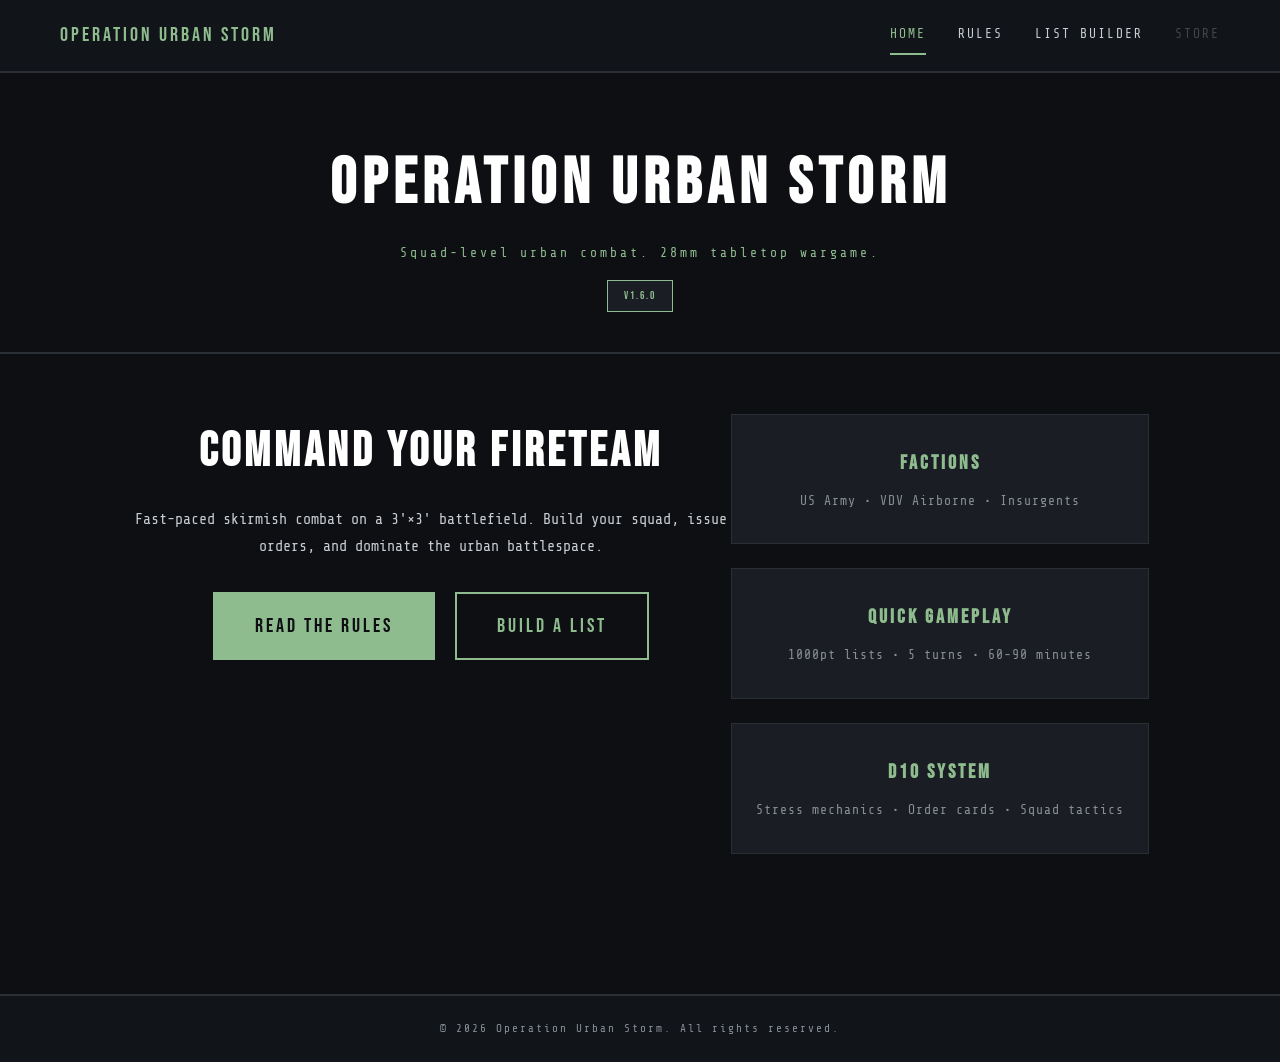
==== index.html @ c2831821 "created rules page" ====
<!DOCTYPE html>
<html lang="en">
  <head>
    <meta charset="UTF-8">
    <meta name="viewport" content="width=device-width, initial-scale=1.0">
    <title>Operation Urban Storm</title>
    <link rel="stylesheet" href="css/style.css">
  </head>
  <body>

    <nav class="main-nav">
      <div class="nav-container">
        <div class="nav-brand">OPERATION URBAN STORM</div>
        <div class="nav-links">
          <a href="index.html" class="active">HOME</a>
          <a href="rules.html">RULES</a>
          <a href="listBuilder.html">LIST BUILDER</a>
          <a href="#" class="disabled">STORE</a>
        </div>
      </div>
    </nav>

    <header>
      <h1>OPERATION URBAN STORM</h1>
      <p>Squad-level urban combat. 28mm tabletop wargame.</p>
      <div class="version-badge">V1.6.0</div>
    </header>

    <main class="home-main">
      <section class="hero-section">
        <h2>COMMAND YOUR FIRETEAM</h2>
        <p>Fast-paced skirmish combat on a 3'×3' battlefield. Build your squad, issue orders, and dominate the urban battlespace.</p>
        <div class="cta-buttons">
          <a href="rules.html" class="btn-primary">READ THE RULES</a>
          <a href="listBuilder.html" class="btn-secondary">BUILD A LIST</a>
        </div>
      </section>
      <section class="features">
        <div class="feature-card">
          <h3>FACTIONS</h3>
          <p>US Army • VDV Airborne • Insurgents</p>
        </div>
        <div class="feature-card">
          <h3>QUICK GAMEPLAY</h3>
          <p>1000pt lists • 5 turns • 60-90 minutes</p>
        </div>
        <div class="feature-card">
          <h3>D10 SYSTEM</h3>
          <p>Stress mechanics • Order cards • Squad tactics</p>
        </div>
      </section>
    </main>

    <footer>
      <p>© 2026 Operation Urban Storm. All rights reserved.</p>
    </footer>

  </body>
</html>
---- css/style.css ----
/* Import a military-style font from Google */
@import url('https://fonts.googleapis.com/css2?family=Bebas+Neue&family=Share+Tech+Mono&display=swap');

/* CSS Variables - think of these as global settings */
:root {
  --bg-dark: #0d0f12;
  --bg-mid: #111418;
  --border: #2a2e35;
  --text: #c8cdd4;
  --accent: #8fbc8f;
  --danger: #e74c3c;
}

/* Reset default browser styling */
* {
  margin: 0;
  padding: 0;
  box-sizing: border-box;
}

body {
  background-color: var(--bg-dark);
  color: var(--text);
  font-family: 'Share Tech Mono', monospace;
}

header {
  border-bottom: 2px solid var(--border);
  padding: 40px 20px;
  text-align: center;
}

header h1 {
  font-family: 'Bebas Neue', sans-serif;
  font-size: clamp(36px, 8vw, 64px);
  color: #ffffff;
  letter-spacing: 6px;
}

header p {
  color: var(--accent);
  letter-spacing: 3px;
  font-size: 13px;
  margin-top: 8px;
}

main {
  display: flex;
  justify-content: center;
  padding: 60px 20px;
}

main a {
  border: 2px solid var(--accent);
  color: var(--accent);
  padding: 16px 40px;
  text-decoration: none;
  font-family: 'Bebas Neue', sans-serif;
  font-size: 24px;
  letter-spacing: 4px;
}

main a:hover {
  background-color: var(--accent);
  color: var(--bg-dark);
}
.back-link {
  display: inline-block;
  color: var(--accent);
  text-decoration: none;
  font-size: 14px;
  letter-spacing: 3px;
  margin-bottom: 16px;
}

.back-link:hover {
  color: #ffffff;
}
/* Import a military-style font from Google */
@import url('https://fonts.googleapis.com/css2?family=Bebas+Neue&family=Share+Tech+Mono&display=swap');

/* CSS Variables - think of these as global settings */
:root {
  --bg-dark: #0d0f12;
  --bg-mid: #111418;
  --bg-card: #1a1d23;
  --border: #2a2e35;
  --text: #c8cdd4;
  --text-dim: #8a8f96;
  --accent: #8fbc8f;
  --accent-hover: #a4d4a4;
  --danger: #e74c3c;
  --warning: #f39c12;
}

/* Reset default browser styling */
* {
  margin: 0;
  padding: 0;
  box-sizing: border-box;
}

body {
  background-color: var(--bg-dark);
  color: var(--text);
  font-family: 'Share Tech Mono', monospace;
  line-height: 1.6;
}

/* ==================== NAVIGATION ==================== */

.main-nav {
  background-color: var(--bg-mid);
  border-bottom: 2px solid var(--border);
  padding: 0;
  position: sticky;
  top: 0;
  z-index: 1000;
}

.nav-container {
  max-width: 1200px;
  margin: 0 auto;
  display: flex;
  justify-content: space-between;
  align-items: center;
  padding: 16px 20px;
}

.nav-brand {
  font-family: 'Bebas Neue', sans-serif;
  font-size: 20px;
  letter-spacing: 3px;
  color: var(--accent);
}

.nav-links {
  display: flex;
  gap: 32px;
}

.nav-links a {
  color: var(--text);
  text-decoration: none;
  font-size: 13px;
  letter-spacing: 2px;
  padding: 8px 0;
  border-bottom: 2px solid transparent;
  transition: all 0.2s ease;
}

.nav-links a:hover {
  color: var(--accent);
  border-bottom-color: var(--accent);
}

.nav-links a.active {
  color: var(--accent);
  border-bottom-color: var(--accent);
}

.nav-links a.disabled {
  color: var(--text-dim);
  cursor: not-allowed;
  opacity: 0.4;
}

.nav-links a.disabled:hover {
  color: var(--text-dim);
  border-bottom-color: transparent;
}

/* ==================== HEADER ==================== */

header {
  border-bottom: 2px solid var(--border);
  padding: 60px 20px 40px;
  text-align: center;
  position: relative;
}

header h1 {
  font-family: 'Bebas Neue', sans-serif;
  font-size: clamp(36px, 8vw, 64px);
  color: #ffffff;
  letter-spacing: 6px;
  margin-bottom: 8px;
}

header p {
  color: var(--accent);
  letter-spacing: 3px;
  font-size: 13px;
}

.version-badge {
  display: inline-block;
  background-color: var(--bg-card);
  border: 1px solid var(--accent);
  color: var(--accent);
  padding: 6px 16px;
  font-size: 11px;
  letter-spacing: 2px;
  margin-top: 16px;
  font-family: 'Bebas Neue', sans-serif;
}

/* ==================== HOME PAGE ==================== */

.home-main {
  max-width: 1200px;
  margin: 0 auto;
  padding: 60px 20px;
}

.hero-section {
  text-align: center;
  margin-bottom: 80px;
}

.hero-section h2 {
  font-family: 'Bebas Neue', sans-serif;
  font-size: clamp(28px, 6vw, 48px);
  color: #ffffff;
  letter-spacing: 4px;
  margin-bottom: 16px;
}

.hero-section > p {
  color: var(--text);
  font-size: 15px;
  max-width: 600px;
  margin: 0 auto 32px;
  line-height: 1.8;
}

.cta-buttons {
  display: flex;
  gap: 20px;
  justify-content: center;
  flex-wrap: wrap;
}

.btn-primary,
.btn-secondary {
  border: 2px solid var(--accent);
  padding: 16px 40px;
  text-decoration: none;
  font-family: 'Bebas Neue', sans-serif;
  font-size: 20px;
  letter-spacing: 3px;
  transition: all 0.2s ease;
  display: inline-block;
}

.btn-primary {
  background-color: var(--accent);
  color: var(--bg-dark);
}

.btn-primary:hover {
  background-color: var(--accent-hover);
  transform: translateY(-2px);
}

.btn-secondary {
  background-color: transparent;
  color: var(--accent);
}

.btn-secondary:hover {
  background-color: var(--accent);
  color: var(--bg-dark);
}

.features {
  display: grid;
  grid-template-columns: repeat(auto-fit, minmax(280px, 1fr));
  gap: 24px;
}

.feature-card {
  background-color: var(--bg-card);
  border: 1px solid var(--border);
  padding: 32px 24px;
  text-align: center;
}

.feature-card h3 {
  font-family: 'Bebas Neue', sans-serif;
  font-size: 20px;
  letter-spacing: 3px;
  color: var(--accent);
  margin-bottom: 12px;
}

.feature-card p {
  color: var(--text-dim);
  font-size: 13px;
  letter-spacing: 1px;
}

/* ==================== RULES PAGE ==================== */

.rules-main {
  max-width: 900px;
  margin: 0 auto;
  padding: 40px 20px 80px;
}

.rules-header {
  text-align: center;
  margin-bottom: 60px;
  border-bottom: none;
  padding-bottom: 0;
}

.rules-header h1 {
  font-family: 'Bebas Neue', sans-serif;
  font-size: clamp(32px, 6vw, 48px);
  color: #ffffff;
  letter-spacing: 4px;
  margin-bottom: 16px;
}

.rules-header p {
  color: var(--text-dim);
  font-size: 14px;
  max-width: 600px;
  margin: 0 auto;
  line-height: 1.8;
}

.doc-section {
  margin-bottom: 60px;
}

.doc-section h2 {
  font-family: 'Bebas Neue', sans-serif;
  font-size: 24px;
  letter-spacing: 3px;
  color: var(--accent);
  margin-bottom: 20px;
  padding-bottom: 8px;
  border-bottom: 1px solid var(--border);
}

.doc-card {
  background-color: var(--bg-card);
  border: 1px solid var(--border);
  padding: 24px;
  margin-bottom: 16px;
  display: flex;
  justify-content: space-between;
  align-items: center;
  gap: 24px;
  transition: border-color 0.2s ease;
}

.doc-card:hover {
  border-color: var(--accent);
}

.doc-card.coming-soon {
  opacity: 0.6;
}

.doc-card.coming-soon:hover {
  border-color: var(--border);
}

.doc-info {
  flex: 1;
}

.doc-info h3 {
  font-family: 'Bebas Neue', sans-serif;
  font-size: 18px;
  letter-spacing: 2px;
  color: #ffffff;
  margin-bottom: 8px;
}

.doc-info p {
  color: var(--text-dim);
  font-size: 13px;
  line-height: 1.6;
}

.doc-actions {
  flex-shrink: 0;
}

.btn-download {
  display: inline-flex;
  align-items: center;
  gap: 8px;
  background-color: var(--accent);
  color: var(--bg-dark);
  padding: 12px 24px;
  text-decoration: none;
  font-family: 'Bebas Neue', sans-serif;
  font-size: 14px;
  letter-spacing: 2px;
  transition: all 0.2s ease;
  border: none;
}

.btn-download:hover {
  background-color: var(--accent-hover);
  transform: translateY(-2px);
}

.btn-download .icon {
  font-size: 16px;
}

.coming-soon-badge {
  display: inline-block;
  background-color: transparent;
  border: 1px solid var(--warning);
  color: var(--warning);
  padding: 8px 16px;
  font-size: 11px;
  letter-spacing: 2px;
  font-family: 'Bebas Neue', sans-serif;
}

/* ==================== FOOTER ==================== */

footer {
  background-color: var(--bg-mid);
  border-top: 2px solid var(--border);
  padding: 24px 20px;
  text-align: center;
  margin-top: 80px;
}

footer p {
  color: var(--text-dim);
  font-size: 11px;
  letter-spacing: 2px;
}

/* ==================== LEGACY STYLES (List Builder) ==================== */

main {
  display: flex;
  justify-content: center;
  padding: 60px 20px;
}

main a {
  border: 2px solid var(--accent);
  color: var(--accent);
  padding: 16px 40px;
  text-decoration: none;
  font-family: 'Bebas Neue', sans-serif;
  font-size: 24px;
  letter-spacing: 4px;
}

main a:hover {
  background-color: var(--accent);
  color: var(--bg-dark);
}

.back-link {
  display: inline-block;
  color: var(--accent);
  text-decoration: none;
  font-size: 14px;
  letter-spacing: 3px;
  margin-bottom: 16px;
}

.back-link:hover {
  color: #ffffff;
}

/* ==================== RESPONSIVE ==================== */

@media (max-width: 768px) {
  .nav-container {
    flex-direction: column;
    gap: 16px;
  }

  .nav-links {
    gap: 20px;
  }

  .doc-card {
    flex-direction: column;
    align-items: flex-start;
  }

  .doc-actions {
    width: 100%;
  }

  .btn-download {
    width: 100%;
    justify-content: center;
  }

  .cta-buttons {
    flex-direction: column;
    align-items: center;
  }

  .btn-primary,
  .btn-secondary {
    width: 100%;
    max-width: 300px;
    text-align: center;
  }
}
/* QUICKSTART GUIDE STYLES */

.quickstart-main {
  max-width: 1200px;
  margin: 0 auto;
  padding: 40px 20px 80px;
}

.quickstart-header {
  text-align: center;
  margin-bottom: 40px;
  border-bottom: none;
  padding-bottom: 0;
}

.quickstart-header h1 {
  font-family: 'Bebas Neue', sans-serif;
  font-size: clamp(32px, 6vw, 48px);
  color: #ffffff;
  letter-spacing: 4px;
  margin-bottom: 16px;
}

.quickstart-header p {
  color: var(--text-dim);
  font-size: 14px;
  max-width: 600px;
  margin: 0 auto;
}

/* Jump Navigation */
.jump-nav {
  background-color: var(--bg-card);
  border: 1px solid var(--border);
  padding: 16px;
  margin-bottom: 40px;
  display: flex;
  flex-wrap: wrap;
  gap: 16px;
  justify-content: center;
  position: sticky;
  top: 60px;
  z-index: 100;
}

.jump-nav a {
  color: var(--accent);
  text-decoration: none;
  font-size: 11px;
  letter-spacing: 2px;
  padding: 8px 16px;
  border: 1px solid var(--accent);
  transition: all 0.2s ease;
}

.jump-nav a:hover {
  background-color: var(--accent);
  color: var(--bg-dark);
}

/* Sections */
.qs-section {
  margin-bottom: 60px;
  scroll-margin-top: 120px;
}

.qs-section h2 {
  font-family: 'Bebas Neue', sans-serif;
  font-size: 28px;
  letter-spacing: 3px;
  color: var(--accent);
  margin-bottom: 24px;
  padding-bottom: 8px;
  border-bottom: 2px solid var(--border);
}

.qs-section h3 {
  font-family: 'Bebas Neue', sans-serif;
  font-size: 20px;
  letter-spacing: 2px;
  color: #ffffff;
  margin-bottom: 12px;
}

.qs-section h4 {
  font-family: 'Bebas Neue', sans-serif;
  font-size: 16px;
  letter-spacing: 2px;
  color: var(--accent);
  margin-bottom: 8px;
}

.intro-text {
  color: var(--text);
  font-size: 14px;
  margin-bottom: 20px;
  line-height: 1.6;
}

/* Info Grids */
.info-grid {
  display: grid;
  grid-template-columns: repeat(auto-fit, minmax(200px, 1fr));
  gap: 16px;
  margin-bottom: 32px;
}

.info-card {
  background-color: var(--bg-card);
  border: 1px solid var(--border);
  padding: 20px;
  text-align: center;
}

.info-card h3 {
  font-size: 16px;
  margin-bottom: 12px;
  color: var(--accent);
}

.info-card p {
  font-size: 13px;
  color: var(--text);
  line-height: 1.8;
}

.info-card strong {
  color: #ffffff;
}

/* Flowchart */
.flowchart {
  background-color: var(--bg-card);
  border: 1px solid var(--border);
  padding: 32px;
  margin-bottom: 24px;
}

.flow-step {
  background-color: var(--bg-dark);
  border: 1px solid var(--accent);
  padding: 24px;
  margin-bottom: 16px;
  position: relative;
}

.flow-step:last-of-type {
  margin-bottom: 0;
}

.step-number {
  position: absolute;
  top: -12px;
  left: 20px;
  background-color: var(--accent);
  color: var(--bg-dark);
  width: 32px;
  height: 32px;
  border-radius: 50%;
  display: flex;
  align-items: center;
  justify-content: center;
  font-family: 'Bebas Neue', sans-serif;
  font-size: 18px;
}

.flow-step h3 {
  margin-bottom: 12px;
  padding-left: 0;
}

.flow-step ul {
  list-style: none;
  padding: 0;
}

.flow-step li {
  color: var(--text);
  font-size: 13px;
  line-height: 1.8;
  padding-left: 16px;
  position: relative;
}

.flow-step li:before {
  content: "▸";
  position: absolute;
  left: 0;
  color: var(--accent);
}

.flow-arrow {
  text-align: center;
  font-size: 32px;
  color: var(--accent);
  margin: 8px 0;
  font-family: 'Bebas Neue', sans-serif;
}

/* Rule Boxes */
.rule-box {
  background-color: var(--bg-card);
  border-left: 4px solid var(--accent);
  padding: 16px 20px;
  margin: 20px 0;
}

.rule-box.critical {
  border-left-color: var(--danger);
  background-color: rgba(231, 76, 60, 0.05);
}

.rule-box h4 {
  margin-bottom: 8px;
}

.rule-box p {
  font-size: 13px;
  color: var(--text);
  line-height: 1.6;
}

.rule-box strong {
  color: #ffffff;
}

/* Action Grid */
.action-grid {
  display: grid;
  grid-template-columns: repeat(auto-fit, minmax(250px, 1fr));
  gap: 16px;
  margin-bottom: 24px;
}

.action-card {
  background-color: var(--bg-card);
  border: 1px solid var(--border);
  padding: 20px;
  transition: border-color 0.2s ease;
}

.action-card:hover {
  border-color: var(--accent);
}

.action-card h3 {
  font-size: 16px;
  margin-bottom: 8px;
  color: var(--accent);
}

.action-card p {
  font-size: 12px;
  color: var(--text);
  line-height: 1.6;
}

/* Combat Sequence */
.combat-sequence {
  display: grid;
  grid-template-columns: repeat(auto-fit, minmax(200px, 1fr));
  gap: 16px;
  margin-bottom: 24px;
}

.combat-step {
  background-color: var(--bg-card);
  border: 1px solid var(--border);
  padding: 16px;
  position: relative;
  padding-top: 40px;
}

.step-num {
  position: absolute;
  top: 12px;
  left: 12px;
  background-color: var(--accent);
  color: var(--bg-dark);
  width: 28px;
  height: 28px;
  border-radius: 50%;
  display: flex;
  align-items: center;
  justify-content: center;
  font-family: 'Bebas Neue', sans-serif;
  font-size: 16px;
}

.combat-step h4 {
  font-size: 14px;
  margin-bottom: 8px;
}

.combat-step p {
  font-size: 12px;
  color: var(--text);
  line-height: 1.6;
}

/* Stress Thresholds */
.stress-thresholds {
  display: grid;
  grid-template-columns: repeat(auto-fit, minmax(280px, 1fr));
  gap: 20px;
  margin-bottom: 32px;
}

.threshold-card {
  background-color: var(--bg-card);
  border: 2px solid var(--border);
  padding: 24px;
  text-align: center;
}

.threshold-card h3 {
  font-size: 16px;
  margin-bottom: 12px;
  color: var(--text-dim);
}

.status-ok {
  color: var(--accent);
  font-size: 20px;
  font-family: 'Bebas Neue', sans-serif;
  letter-spacing: 2px;
  margin-bottom: 8px;
}

.status-warning {
  color: var(--warning);
  font-size: 20px;
  font-family: 'Bebas Neue', sans-serif;
  letter-spacing: 2px;
  margin-bottom: 8px;
}

.status-critical {
  color: var(--danger);
  font-size: 20px;
  font-family: 'Bebas Neue', sans-serif;
  letter-spacing: 2px;
  margin-bottom: 8px;
}

.threshold-card p:last-child {
  font-size: 12px;
  color: var(--text);
  line-height: 1.6;
}

/* Data Tables */
.data-table {
  width: 100%;
  background-color: var(--bg-card);
  border: 1px solid var(--border);
  border-collapse: collapse;
  margin: 20px 0;
}

.data-table thead {
  background-color: var(--bg-mid);
}

.data-table th {
  font-family: 'Bebas Neue', sans-serif;
  font-size: 14px;
  letter-spacing: 2px;
  color: var(--accent);
  padding: 12px 16px;
  text-align: left;
  border-bottom: 2px solid var(--border);
}

.data-table td {
  font-size: 13px;
  color: var(--text);
  padding: 12px 16px;
  border-bottom: 1px solid var(--border);
}

.data-table td strong {
  color: #ffffff;
}

.data-table tbody tr:last-child td {
  border-bottom: none;
}

/* Leadership Grid */
.leadership-grid {
  display: grid;
  grid-template-columns: repeat(auto-fit, minmax(320px, 1fr));
  gap: 24px;
  margin-bottom: 32px;
}

.leader-card {
  background-color: var(--bg-card);
  border: 2px solid var(--border);
  padding: 24px;
}

.leader-card.tl-card {
  border-color: #4a9eff;
}

.leader-card.sl-card {
  border-color: #ff9f4a;
}

.leader-card h3 {
  font-size: 18px;
  margin-bottom: 20px;
  padding-bottom: 12px;
  border-bottom: 1px solid var(--border);
}

.ability {
  margin-bottom: 16px;
}

.ability:last-child {
  margin-bottom: 0;
}

.ability h4 {
  font-size: 14px;
  margin-bottom: 6px;
}

.ability p {
  font-size: 12px;
  color: var(--text);
  line-height: 1.6;
}

.ability strong {
  color: #ffffff;
}

/* Keyword Grid */
.keyword-grid {
  display: grid;
  grid-template-columns: repeat(auto-fit, minmax(280px, 1fr));
  gap: 16px;
}

.keyword-card {
  background-color: var(--bg-card);
  border: 1px solid var(--border);
  padding: 16px;
  transition: border-color 0.2s ease;
}

.keyword-card:hover {
  border-color: var(--accent);
}

.keyword-card h4 {
  font-size: 14px;
  margin-bottom: 8px;
  color: var(--accent);
}

.keyword-card p {
  font-size: 12px;
  color: var(--text);
  line-height: 1.6;
}

/* Faction Blocks */
.faction-block {
  background-color: var(--bg-card);
  border-left: 4px solid var(--accent);
  padding: 24px;
  margin-bottom: 24px;
}

.faction-block.usa {
  border-left-color: #4a9eff;
}

.faction-block.vdv {
  border-left-color: #ff4a4a;
}

.faction-block.insurgent {
  border-left-color: #f39c12;
}

.faction-block h3 {
  font-size: 20px;
  margin-bottom: 20px;
  padding-bottom: 12px;
  border-bottom: 1px solid var(--border);
}

.trait {
  margin-bottom: 16px;
}

.trait:last-child {
  margin-bottom: 0;
}

.trait h4 {
  font-size: 14px;
  margin-bottom: 6px;
}

.trait p {
  font-size: 13px;
  color: var(--text);
  line-height: 1.6;
}

.trait strong {
  color: #ffffff;
}

/* Vehicle Rules */
.vehicle-rules {
  display: grid;
  grid-template-columns: repeat(auto-fit, minmax(280px, 1fr));
  gap: 16px;
}

.vehicle-card {
  background-color: var(--bg-card);
  border: 1px solid var(--border);
  padding: 20px;
}

.vehicle-card h4 {
  font-size: 14px;
  margin-bottom: 8px;
  color: var(--accent);
}

.vehicle-card p {
  font-size: 12px;
  color: var(--text);
  line-height: 1.6;
}

/* Subsection */
.subsection {
  margin-top: 32px;
}

.subsection h3 {
  font-size: 20px;
  margin-bottom: 16px;
  color: var(--accent);
}

/* Responsive */
@media (max-width: 768px) {
  .jump-nav {
    position: relative;
    top: 0;
  }

  .jump-nav a {
    font-size: 10px;
    padding: 6px 12px;
  }

  .info-grid,
  .action-grid,
  .combat-sequence,
  .stress-thresholds,
  .leadership-grid,
  .keyword-grid,
  .vehicle-rules {
    grid-template-columns: 1fr;
  }

  .flowchart {
    padding: 20px;
  }

  .qs-section {
    scroll-margin-top: 80px;
  }
}
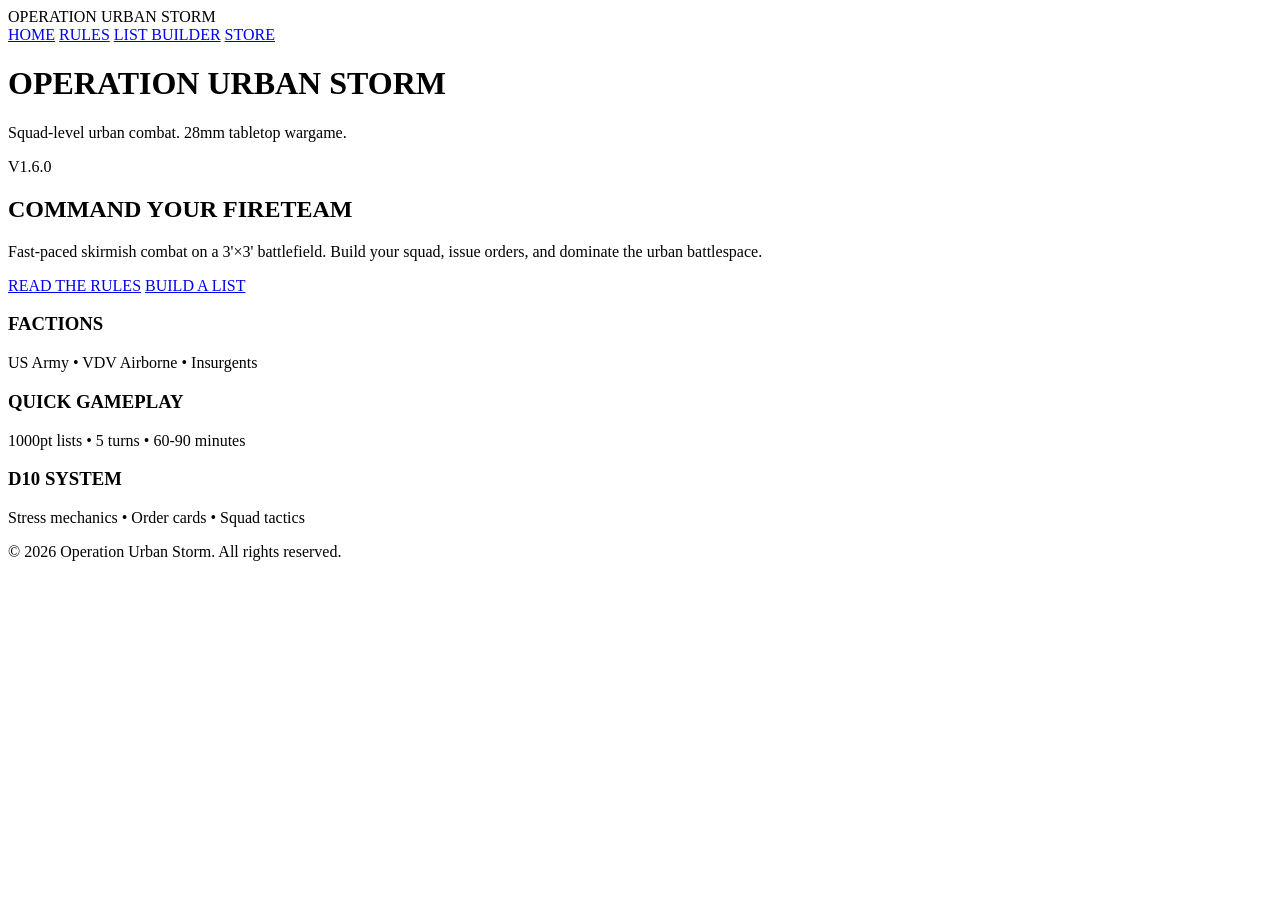
==== commit 1bd61a5c: "moved everything back to root" ====
--- a/index.html
+++ b/index.html
@@ -4,7 +4,7 @@
     <meta charset="UTF-8">
     <meta name="viewport" content="width=device-width, initial-scale=1.0">
     <title>Operation Urban Storm</title>
-    <link rel="stylesheet" href="css/style.css">
+    <link rel="stylesheet" href="style.css">
   </head>
   <body>
 
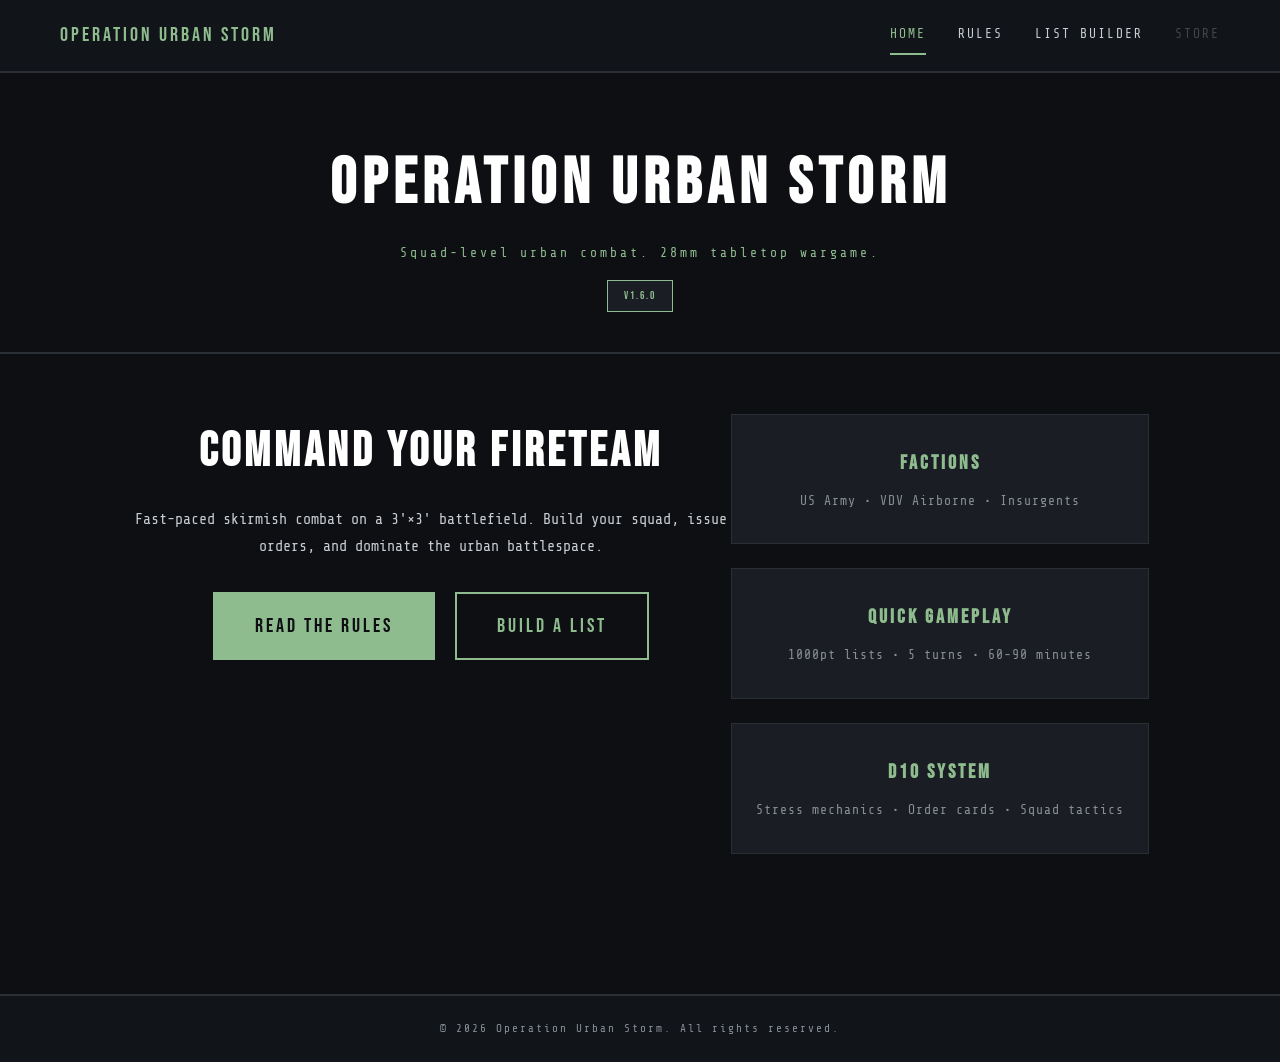
==== commit 29c7023d: "Fix CSS paths for root deployment" ====
--- a/index.html
+++ b/index.html
@@ -4,7 +4,7 @@
     <meta charset="UTF-8">
     <meta name="viewport" content="width=device-width, initial-scale=1.0">
     <title>Operation Urban Storm</title>
-    <link rel="stylesheet" href="style.css">
+    <link rel="stylesheet" href="css/style.css">
   </head>
   <body>
 
--- a/css/style.css
+++ b/css/style.css
@@ -0,0 +1,455 @@
+/* Import a military-style font from Google */
+@import url('https://fonts.googleapis.com/css2?family=Bebas+Neue&family=Share+Tech+Mono&display=swap');
+
+/* CSS Variables - think of these as global settings */
+:root {
+  --bg-dark: #0d0f12;
+  --bg-mid: #111418;
+  --bg-card: #1a1d23;
+  --border: #2a2e35;
+  --text: #c8cdd4;
+  --text-dim: #8a8f96;
+  --accent: #8fbc8f;
+  --accent-hover: #a4d4a4;
+  --danger: #e74c3c;
+  --warning: #f39c12;
+}
+
+/* Reset default browser styling */
+* {
+  margin: 0;
+  padding: 0;
+  box-sizing: border-box;
+}
+
+body {
+  background-color: var(--bg-dark);
+  color: var(--text);
+  font-family: 'Share Tech Mono', monospace;
+  line-height: 1.6;
+}
+
+/* ==================== NAVIGATION ==================== */
+
+.main-nav {
+  background-color: var(--bg-mid);
+  border-bottom: 2px solid var(--border);
+  padding: 0;
+  position: sticky;
+  top: 0;
+  z-index: 1000;
+}
+
+.nav-container {
+  max-width: 1200px;
+  margin: 0 auto;
+  display: flex;
+  justify-content: space-between;
+  align-items: center;
+  padding: 16px 20px;
+}
+
+.nav-brand {
+  font-family: 'Bebas Neue', sans-serif;
+  font-size: 20px;
+  letter-spacing: 3px;
+  color: var(--accent);
+}
+
+.nav-links {
+  display: flex;
+  gap: 32px;
+}
+
+.nav-links a {
+  color: var(--text);
+  text-decoration: none;
+  font-size: 13px;
+  letter-spacing: 2px;
+  padding: 8px 0;
+  border-bottom: 2px solid transparent;
+  transition: all 0.2s ease;
+}
+
+.nav-links a:hover {
+  color: var(--accent);
+  border-bottom-color: var(--accent);
+}
+
+.nav-links a.active {
+  color: var(--accent);
+  border-bottom-color: var(--accent);
+}
+
+.nav-links a.disabled {
+  color: var(--text-dim);
+  cursor: not-allowed;
+  opacity: 0.4;
+}
+
+.nav-links a.disabled:hover {
+  color: var(--text-dim);
+  border-bottom-color: transparent;
+}
+
+/* ==================== HEADER ==================== */
+
+header {
+  border-bottom: 2px solid var(--border);
+  padding: 60px 20px 40px;
+  text-align: center;
+  position: relative;
+}
+
+header h1 {
+  font-family: 'Bebas Neue', sans-serif;
+  font-size: clamp(36px, 8vw, 64px);
+  color: #ffffff;
+  letter-spacing: 6px;
+  margin-bottom: 8px;
+}
+
+header p {
+  color: var(--accent);
+  letter-spacing: 3px;
+  font-size: 13px;
+}
+
+.version-badge {
+  display: inline-block;
+  background-color: var(--bg-card);
+  border: 1px solid var(--accent);
+  color: var(--accent);
+  padding: 6px 16px;
+  font-size: 11px;
+  letter-spacing: 2px;
+  margin-top: 16px;
+  font-family: 'Bebas Neue', sans-serif;
+}
+
+/* ==================== HOME PAGE ==================== */
+
+.home-main {
+  max-width: 1200px;
+  margin: 0 auto;
+  padding: 60px 20px;
+}
+
+.hero-section {
+  text-align: center;
+  margin-bottom: 80px;
+}
+
+.hero-section h2 {
+  font-family: 'Bebas Neue', sans-serif;
+  font-size: clamp(28px, 6vw, 48px);
+  color: #ffffff;
+  letter-spacing: 4px;
+  margin-bottom: 16px;
+}
+
+.hero-section > p {
+  color: var(--text);
+  font-size: 15px;
+  max-width: 600px;
+  margin: 0 auto 32px;
+  line-height: 1.8;
+}
+
+.cta-buttons {
+  display: flex;
+  gap: 20px;
+  justify-content: center;
+  flex-wrap: wrap;
+}
+
+.btn-primary,
+.btn-secondary {
+  border: 2px solid var(--accent);
+  padding: 16px 40px;
+  text-decoration: none;
+  font-family: 'Bebas Neue', sans-serif;
+  font-size: 20px;
+  letter-spacing: 3px;
+  transition: all 0.2s ease;
+  display: inline-block;
+}
+
+.btn-primary {
+  background-color: var(--accent);
+  color: var(--bg-dark);
+}
+
+.btn-primary:hover {
+  background-color: var(--accent-hover);
+  transform: translateY(-2px);
+}
+
+.btn-secondary {
+  background-color: transparent;
+  color: var(--accent);
+}
+
+.btn-secondary:hover {
+  background-color: var(--accent);
+  color: var(--bg-dark);
+}
+
+.features {
+  display: grid;
+  grid-template-columns: repeat(auto-fit, minmax(280px, 1fr));
+  gap: 24px;
+}
+
+.feature-card {
+  background-color: var(--bg-card);
+  border: 1px solid var(--border);
+  padding: 32px 24px;
+  text-align: center;
+}
+
+.feature-card h3 {
+  font-family: 'Bebas Neue', sans-serif;
+  font-size: 20px;
+  letter-spacing: 3px;
+  color: var(--accent);
+  margin-bottom: 12px;
+}
+
+.feature-card p {
+  color: var(--text-dim);
+  font-size: 13px;
+  letter-spacing: 1px;
+}
+
+/* ==================== RULES PAGE ==================== */
+
+.rules-main {
+  max-width: 1100px;
+  margin: 0 auto;
+  padding: 40px 20px 80px;
+}
+
+.rules-header {
+  text-align: center;
+  margin-bottom: 60px;
+  padding-bottom: 24px;
+  border-bottom: 2px solid var(--border);
+}
+
+.rules-header h1 {
+  font-family: 'Bebas Neue', sans-serif;
+  font-size: clamp(32px, 6vw, 48px);
+  color: #ffffff;
+  letter-spacing: 4px;
+  margin-bottom: 16px;
+}
+
+.rules-header p {
+  color: var(--text-dim);
+  font-size: 14px;
+  max-width: 700px;
+  margin: 0 auto;
+  line-height: 1.8;
+}
+
+.doc-section {
+  margin-bottom: 60px;
+}
+
+.doc-section h2 {
+  font-family: 'Bebas Neue', sans-serif;
+  font-size: 28px;
+  letter-spacing: 3px;
+  color: #d4a017;
+  margin-bottom: 24px;
+  padding-bottom: 12px;
+  border-bottom: 2px solid var(--border);
+}
+
+/* Single full-width card */
+.doc-card-single {
+  background-color: #1a1e24;
+  border-left: 4px solid var(--accent);
+  padding: 32px;
+  margin-bottom: 24px;
+}
+
+.doc-card-single h3 {
+  font-family: 'Bebas Neue', sans-serif;
+  font-size: 22px;
+  letter-spacing: 2px;
+  color: #ffffff;
+  margin-bottom: 12px;
+}
+
+.doc-card-single p {
+  color: var(--text);
+  font-size: 14px;
+  line-height: 1.8;
+  margin-bottom: 20px;
+}
+
+/* Two cards side-by-side wrapper */
+.doc-pair {
+  display: grid;
+  grid-template-columns: 1fr 1fr;
+  gap: 24px;
+  margin-bottom: 24px;
+}
+
+.doc-card-half {
+  background-color: #1a1e24;
+  border-left: 4px solid var(--accent);
+  padding: 28px;
+}
+
+.doc-card-half h3 {
+  font-family: 'Bebas Neue', sans-serif;
+  font-size: 20px;
+  letter-spacing: 2px;
+  color: #ffffff;
+  margin-bottom: 8px;
+}
+
+.doc-card-half .doctrine-tag {
+  color: #d4a017;
+  font-size: 11px;
+  letter-spacing: 1px;
+  margin-bottom: 14px;
+  display: block;
+  text-transform: uppercase;
+}
+
+.doc-card-half p {
+  color: var(--text);
+  font-size: 13px;
+  line-height: 1.7;
+  margin-bottom: 20px;
+}
+
+.doc-card-half.coming-soon {
+  opacity: 0.6;
+  border-left-color: #555;
+}
+
+/* Buttons */
+.btn-download,
+.btn-view {
+  display: inline-flex;
+  align-items: center;
+  gap: 8px;
+  background-color: var(--accent);
+  color: #111418;
+  padding: 12px 20px;
+  text-decoration: none;
+  font-family: 'Bebas Neue', sans-serif;
+  font-size: 13px;
+  letter-spacing: 2px;
+  transition: all 0.2s ease;
+  border: none;
+}
+
+.btn-download:hover,
+.btn-view:hover {
+  background-color: var(--accent-hover);
+  transform: translateY(-2px);
+}
+
+.btn-download .icon,
+.btn-view .icon {
+  font-size: 14px;
+}
+
+.coming-soon-badge {
+  display: inline-block;
+  background-color: transparent;
+  border: 1px solid #d4a017;
+  color: #d4a017;
+  padding: 10px 18px;
+  font-size: 11px;
+  letter-spacing: 2px;
+  font-family: 'Bebas Neue', sans-serif;
+}
+
+/* ==================== FOOTER ==================== */
+
+footer {
+  background-color: var(--bg-mid);
+  border-top: 2px solid var(--border);
+  padding: 24px 20px;
+  text-align: center;
+  margin-top: 80px;
+}
+
+footer p {
+  color: var(--text-dim);
+  font-size: 11px;
+  letter-spacing: 2px;
+}
+
+/* ==================== LEGACY STYLES (List Builder) ==================== */
+
+main {
+  display: flex;
+  justify-content: center;
+  padding: 60px 20px;
+}
+
+main a {
+  border: 2px solid var(--accent);
+  color: var(--accent);
+  padding: 16px 40px;
+  text-decoration: none;
+  font-family: 'Bebas Neue', sans-serif;
+  font-size: 24px;
+  letter-spacing: 4px;
+}
+
+main a:hover {
+  background-color: var(--accent);
+  color: var(--bg-dark);
+}
+
+.back-link {
+  display: inline-block;
+  color: var(--accent);
+  text-decoration: none;
+  font-size: 14px;
+  letter-spacing: 3px;
+  margin-bottom: 16px;
+}
+
+.back-link:hover {
+  color: #ffffff;
+}
+
+/* ==================== RESPONSIVE ==================== */
+
+@media (max-width: 768px) {
+  .nav-container {
+    flex-direction: column;
+    gap: 16px;
+  }
+
+  .nav-links {
+    gap: 20px;
+  }
+
+  .cta-buttons {
+    flex-direction: column;
+    align-items: center;
+  }
+
+  .btn-primary,
+  .btn-secondary {
+    width: 100%;
+    max-width: 300px;
+    text-align: center;
+  }
+
+  /* Rules page mobile - stack cards */
+  .doc-pair {
+    grid-template-columns: 1fr;
+  }
+}
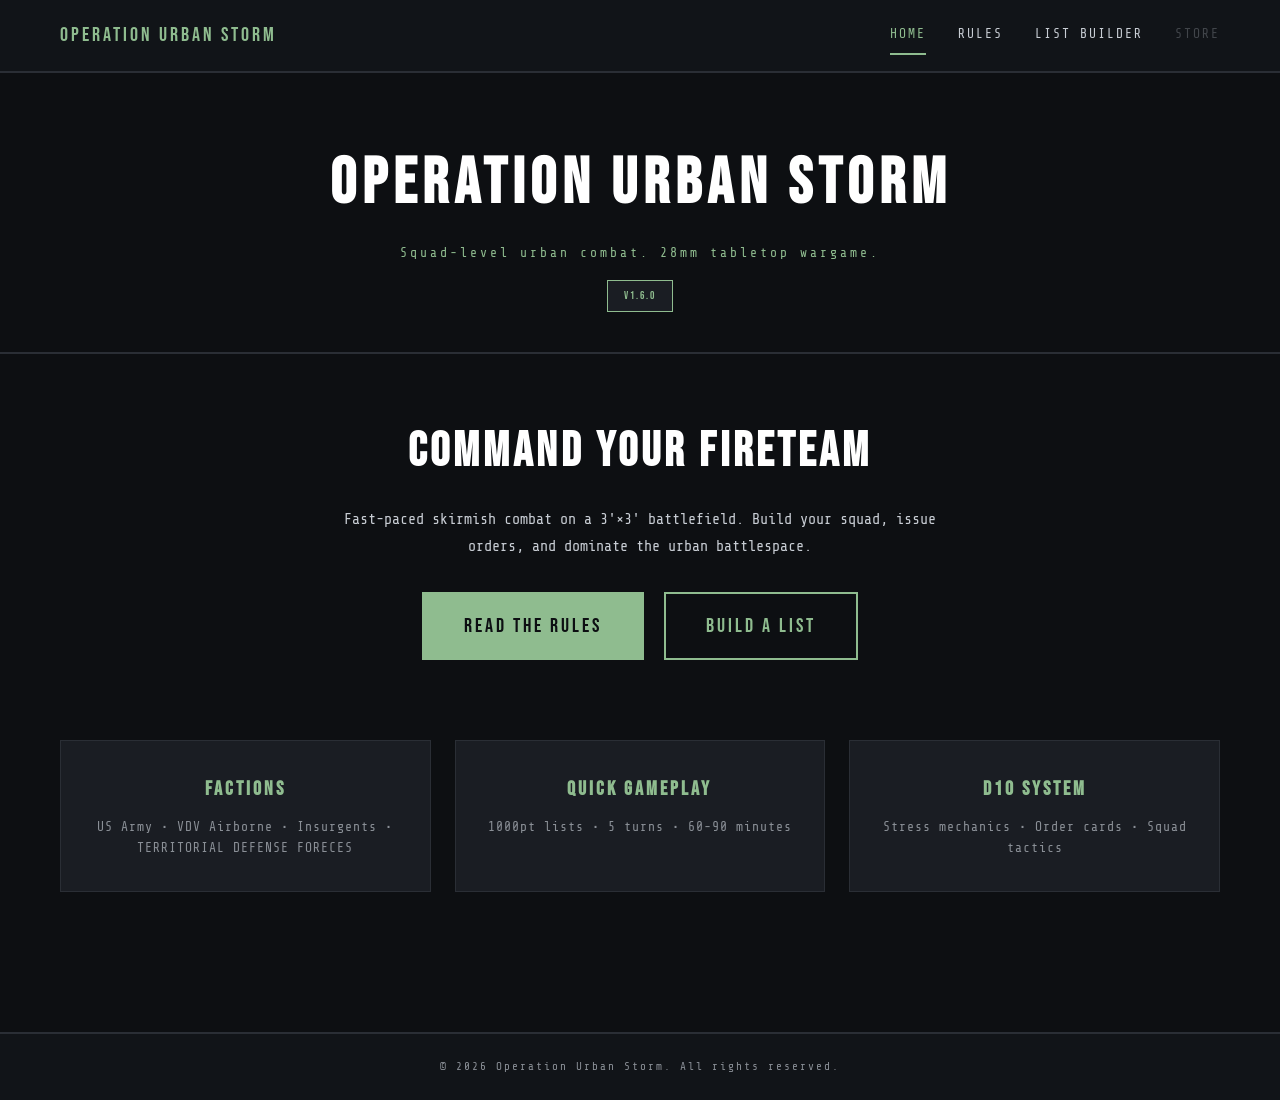
==== commit 4b880f39: "added new traits to factions" ====
--- a/index.html
+++ b/index.html
@@ -38,7 +38,7 @@
       <section class="features">
         <div class="feature-card">
           <h3>FACTIONS</h3>
-          <p>US Army • VDV Airborne • Insurgents</p>
+          <p>US Army • VDV Airborne • Insurgents • TERRITORIAL DEFENSE FORECES</p>
         </div>
         <div class="feature-card">
           <h3>QUICK GAMEPLAY</h3>
--- a/css/style.css
+++ b/css/style.css
@@ -1,7 +1,7 @@
 /* Import a military-style font from Google */
 @import url('https://fonts.googleapis.com/css2?family=Bebas+Neue&family=Share+Tech+Mono&display=swap');
 
-/* CSS Variables - think of these as global settings */
+/* CSS Variables */
 :root {
   --bg-dark: #0d0f12;
   --bg-mid: #111418;
@@ -15,7 +15,6 @@
   --warning: #f39c12;
 }
 
-/* Reset default browser styling */
 * {
   margin: 0;
   padding: 0;
@@ -267,70 +266,88 @@
   border-bottom: 2px solid var(--border);
 }
 
-/* Single full-width card */
+/* 3-column grid for doc cards */
+.doc-grid {
+  display: grid;
+  grid-template-columns: repeat(3, 1fr);
+  gap: 20px;
+}
+
+/* Individual card */
+.doc-card {
+  background-color: #1a1e24;
+  border-left: 4px solid var(--accent);
+  padding: 28px;
+}
+
+.doc-card.coming-soon {
+  opacity: 0.55;
+  border-left-color: #555;
+}
+
+/* Inner layout: content on top, button pinned to bottom */
+.doc-card-inner {
+  display: flex;
+  flex-direction: column;
+  justify-content: space-between;
+  height: 100%;
+  gap: 20px;
+}
+
+.doc-card h3 {
+  font-family: 'Bebas Neue', sans-serif;
+  font-size: 20px;
+  letter-spacing: 2px;
+  color: #ffffff;
+  margin-bottom: 8px;
+}
+
+.doc-card .doctrine-tag {
+  color: #d4a017;
+  font-size: 11px;
+  letter-spacing: 1px;
+  margin-bottom: 12px;
+  display: block;
+  text-transform: uppercase;
+}
+
+.doc-card p {
+  color: var(--text);
+  font-size: 13px;
+  line-height: 1.7;
+}
+
+/* Full-width single card with inline layout */
 .doc-card-single {
   background-color: #1a1e24;
   border-left: 4px solid var(--accent);
   padding: 32px;
-  margin-bottom: 24px;
-}
-
-.doc-card-single h3 {
+  margin-bottom: 0;
+}
+
+.doc-card-body {
+  display: flex;
+  align-items: center;
+  justify-content: space-between;
+  gap: 32px;
+}
+
+.doc-card-body h3 {
   font-family: 'Bebas Neue', sans-serif;
   font-size: 22px;
   letter-spacing: 2px;
   color: #ffffff;
-  margin-bottom: 12px;
-}
-
-.doc-card-single p {
+  margin-bottom: 8px;
+}
+
+.doc-card-body p {
   color: var(--text);
   font-size: 14px;
   line-height: 1.8;
-  margin-bottom: 20px;
-}
-
-/* Two cards side-by-side wrapper */
-.doc-pair {
-  display: grid;
-  grid-template-columns: 1fr 1fr;
-  gap: 24px;
-  margin-bottom: 24px;
-}
-
-.doc-card-half {
-  background-color: #1a1e24;
-  border-left: 4px solid var(--accent);
-  padding: 28px;
-}
-
-.doc-card-half h3 {
-  font-family: 'Bebas Neue', sans-serif;
-  font-size: 20px;
-  letter-spacing: 2px;
-  color: #ffffff;
-  margin-bottom: 8px;
-}
-
-.doc-card-half .doctrine-tag {
-  color: #d4a017;
-  font-size: 11px;
-  letter-spacing: 1px;
-  margin-bottom: 14px;
-  display: block;
-  text-transform: uppercase;
-}
-
-.doc-card-half p {
-  color: var(--text);
-  font-size: 13px;
-  line-height: 1.7;
-  margin-bottom: 20px;
-}
-
-.doc-card-half.coming-soon {
-  opacity: 0.6;
-  border-left-color: #555;
+}
+
+.doc-card-body .btn-view {
+  flex-shrink: 0;
 }
 
 /* Buttons */
@@ -388,15 +405,15 @@
   letter-spacing: 2px;
 }
 
-/* ==================== LEGACY STYLES (List Builder) ==================== */
-
-main {
+/* ==================== LIST BUILDER ==================== */
+
+main.list-builder-main {
   display: flex;
   justify-content: center;
   padding: 60px 20px;
 }
 
-main a {
+main.list-builder-main a {
   border: 2px solid var(--accent);
   color: var(--accent);
   padding: 16px 40px;
@@ -406,7 +423,7 @@
   letter-spacing: 4px;
 }
 
-main a:hover {
+main.list-builder-main a:hover {
   background-color: var(--accent);
   color: var(--bg-dark);
 }
@@ -425,6 +442,18 @@
 }
 
 /* ==================== RESPONSIVE ==================== */
+
+@media (max-width: 900px) {
+  .doc-grid {
+    grid-template-columns: repeat(2, 1fr);
+  }
+
+  .doc-card-body {
+    flex-direction: column;
+    align-items: flex-start;
+    gap: 16px;
+  }
+}
 
 @media (max-width: 768px) {
   .nav-container {
@@ -447,9 +476,10 @@
     max-width: 300px;
     text-align: center;
   }
-
-  /* Rules page mobile - stack cards */
-  .doc-pair {
+}
+
+@media (max-width: 600px) {
+  .doc-grid {
     grid-template-columns: 1fr;
   }
 }
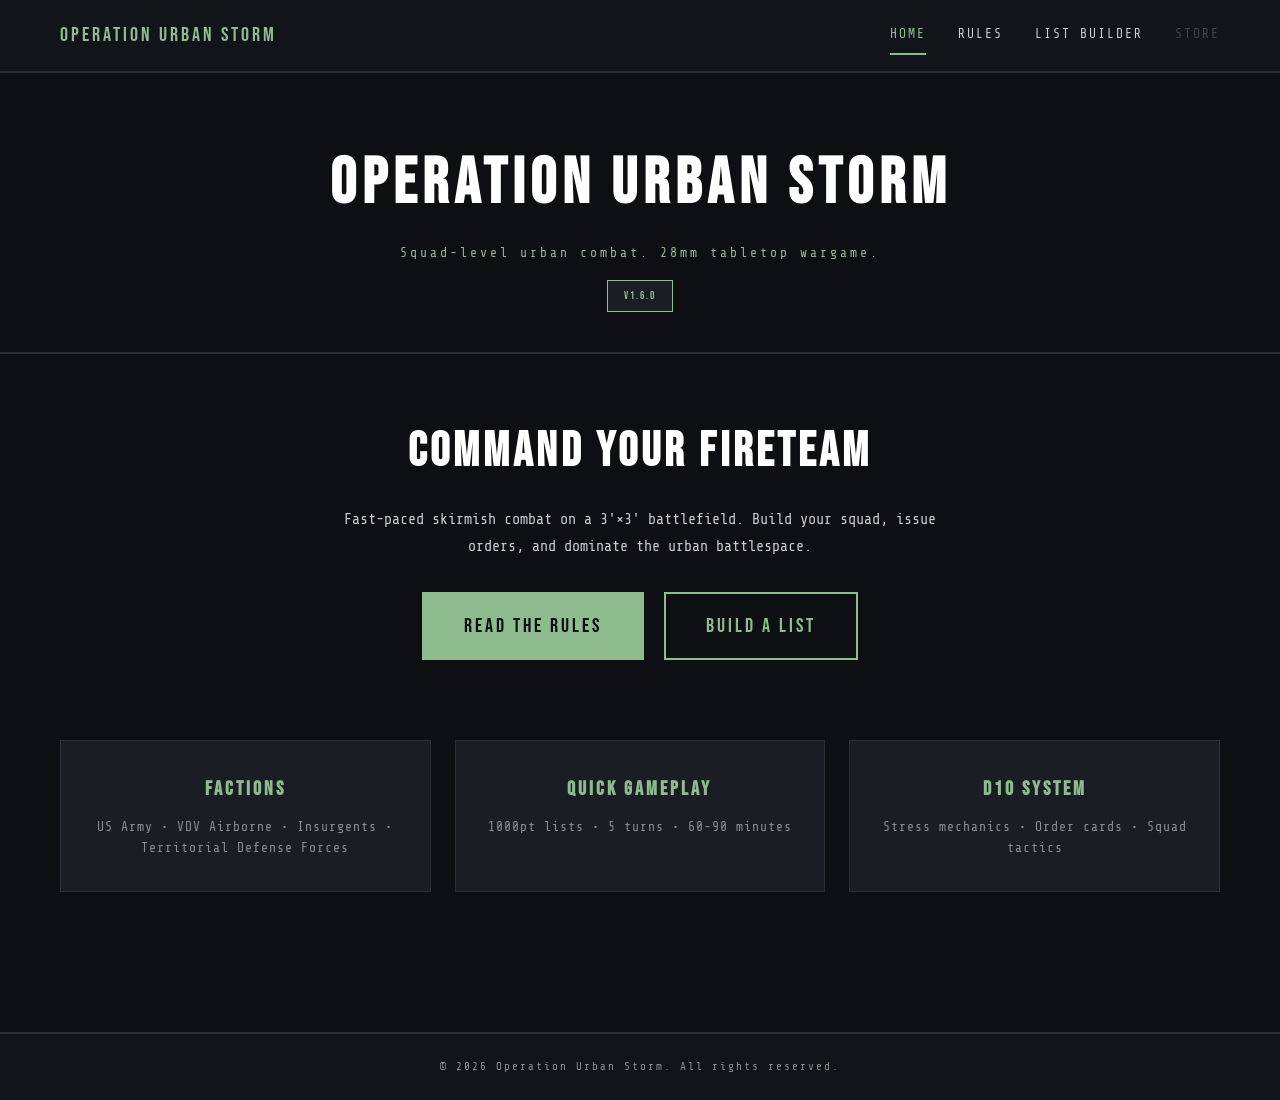
==== commit 492575dc: "added TDF HTML page" ====
--- a/index.html
+++ b/index.html
@@ -38,7 +38,7 @@
       <section class="features">
         <div class="feature-card">
           <h3>FACTIONS</h3>
-          <p>US Army • VDV Airborne • Insurgents • TERRITORIAL DEFENSE FORECES</p>
+          <p>US Army • VDV Airborne • Insurgents • Territorial Defense Forces</p>
         </div>
         <div class="feature-card">
           <h3>QUICK GAMEPLAY</h3>
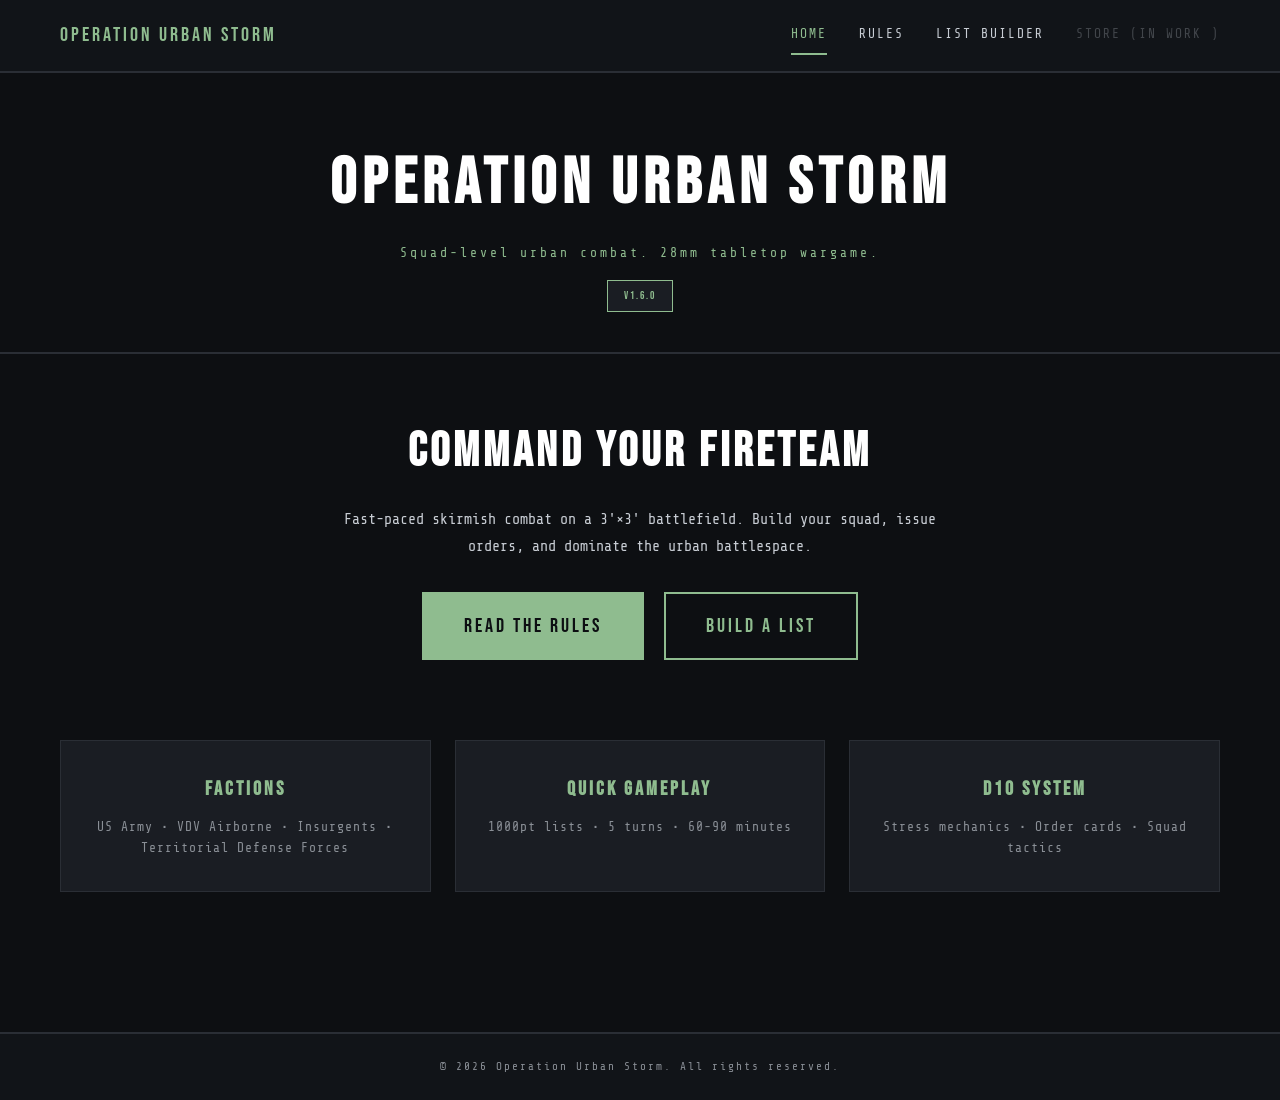
==== commit 661de40f: "updated store tab" ====
--- a/index.html
+++ b/index.html
@@ -15,7 +15,7 @@
           <a href="index.html" class="active">HOME</a>
           <a href="rules.html">RULES</a>
           <a href="listBuilder.html">LIST BUILDER</a>
-          <a href="#" class="disabled">STORE</a>
+          <a href="#" class="disabled">STORE (IN WORK )</a>
         </div>
       </div>
     </nav>
--- a/css/style.css
+++ b/css/style.css
@@ -269,7 +269,7 @@
 /* 3-column grid for doc cards */
 .doc-grid {
   display: grid;
-  grid-template-columns: repeat(3, 1fr);
+  grid-template-columns: repeat(4, 1fr);
   gap: 20px;
 }
 
@@ -443,7 +443,7 @@
 
 /* ==================== RESPONSIVE ==================== */
 
-@media (max-width: 900px) {
+@media (max-width: 1100px) {
   .doc-grid {
     grid-template-columns: repeat(2, 1fr);
   }
@@ -455,7 +455,7 @@
   }
 }
 
-@media (max-width: 768px) {
+@media (max-width: 600px) {
   .nav-container {
     flex-direction: column;
     gap: 16px;
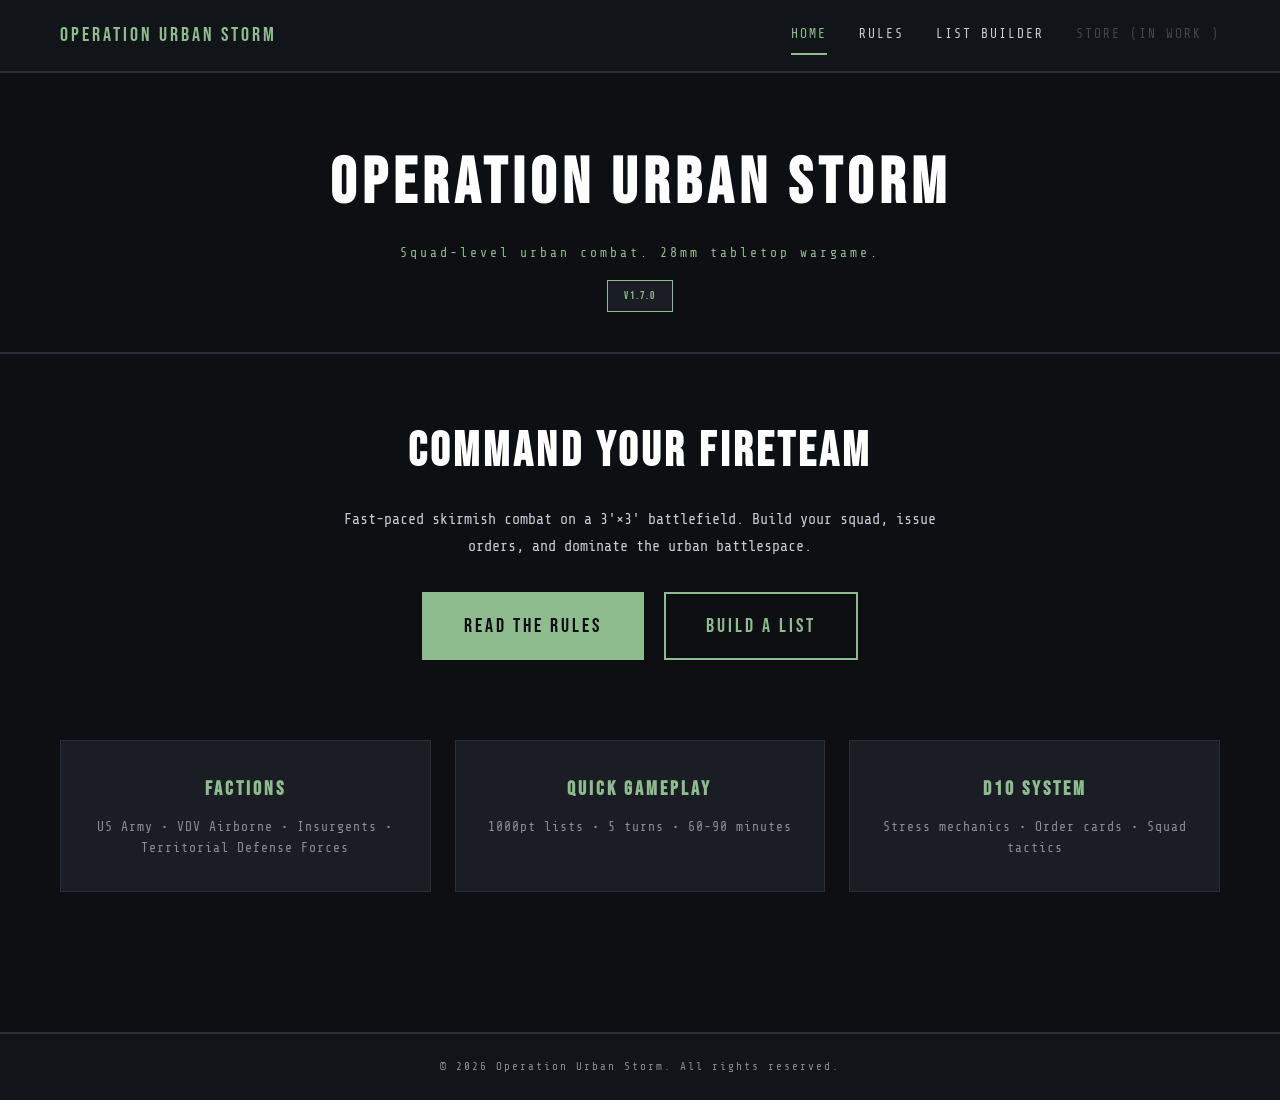
==== commit 98bac499: "stress economy overhaul (inflow, cap 10, Exploitation 3/3/4), Lethal keyword + all marksman rifles, " ====
--- a/index.html
+++ b/index.html
@@ -23,7 +23,7 @@
     <header>
       <h1>OPERATION URBAN STORM</h1>
       <p>Squad-level urban combat. 28mm tabletop wargame.</p>
-      <div class="version-badge">V1.6.0</div>
+      <div class="version-badge">V1.7.0</div>
     </header>
 
     <main class="home-main">
